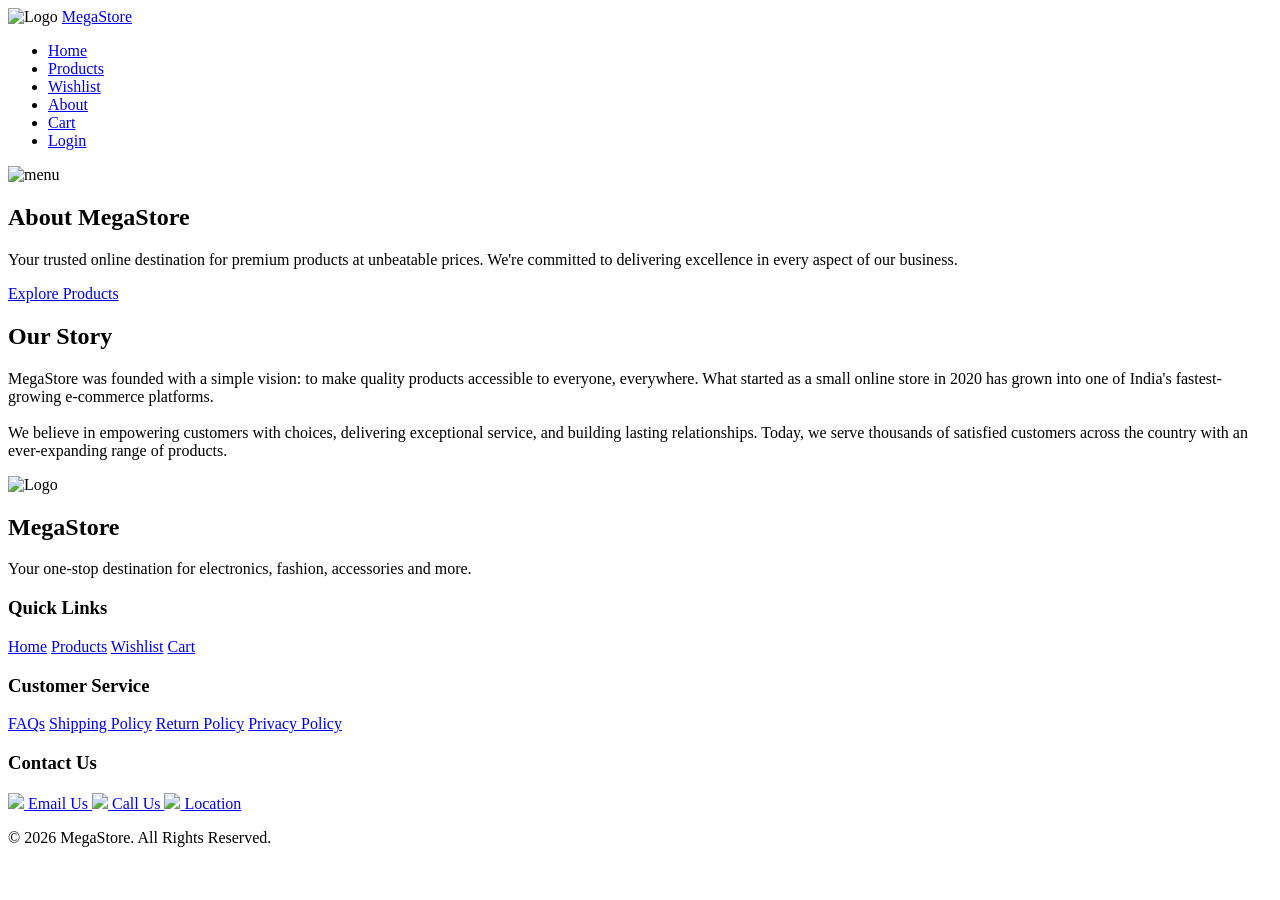
==== pages/about.html @ c6f4d44b "about content add" ====
<!DOCTYPE html>
<html>
<head>
  <title>About Page</title>
  <link rel="stylesheet" href="./../css/about.css">
  <link rel="stylesheet" href="./../css/header.css">
  <link rel="stylesheet" href="./../css/footer.css">
</head>
<body>
     <!-- header -->
  <header>
    <nav class="navbar">
      <div class="logo">
        <img src="./../images/logo.png" alt="Logo" class="logo-img" />
        <a href="./../index.html">MegaStore</a>
      </div>

      <ul class="nav-links">
        <li><a href="./../index.html">Home</a></li>
        <li><a href="#">Products</a></li>
        <li><a href="#">Wishlist</a></li>
        <li><a href="./about.html">About</li>
        <li><a href="#">Cart</a></li>
        <li><a href="#">Login</a></li>
      </ul>

      <div class="menu-btn" onclick="toggleMenu()">
        <img src="./../images/menu.png" alt="menu" />
      </div>
  </header>

   <!-- About Hero Section -->
<section class="hero">
    <div class="hero-content">
        <h1>About MegaStore</h1>

        <p>
            Your trusted online destination for premium products at unbeatable
            prices. We're committed to delivering excellence in every aspect
            of our business.
        </p>

        <a href="#" class="hero-btn">Explore Products</a>
    </div>
</section>

    <!-- About Content -->
    <section class="about-content">
      <div class="about-section">
        <h2>Our Story</h2>
        <p class="about-text">
          MegaStore was founded with a simple vision: to make quality products accessible to everyone, everywhere. What started as a small online store in 2020 has grown into one of India's fastest-growing e-commerce platforms. 
          <br><br>
          We believe in empowering customers with choices, delivering exceptional service, and building lasting relationships. Today, we serve thousands of satisfied customers across the country with an ever-expanding range of products.
        </p>
      </div>
    </section>


     <!-- footer -->
    <footer class="footer">
      <div class="footer-container">
        <div class="footer-box">
          <div class="footer-logo">
            <img src="./../images/logo.png" alt="Logo" class="footer-logo-img" />
            <h2>MegaStore</h2>
          </div>
          <p>
            Your one-stop destination for electronics, fashion, accessories and
            more.
          </p>
        </div>

        <div class="footer-box">
          <h3>Quick Links</h3>

          <a href="./../index.html">Home</a>
          <a href="./products.html">Products</a>
          <a href="./wishlist.html">Wishlist</a>
          <a href="./cart.html">Cart</a>
        </div>

        <div class="footer-box">
          <h3>Customer Service</h3>

          <a href="#">FAQs</a>
          <a href="#">Shipping Policy</a>
          <a href="#">Return Policy</a>
          <a href="#">Privacy Policy</a>
        </div>

        <div class="footer-box">
          <h3>Contact Us</h3>

          <a href="mailto:pratikshashinde2622@gmail.com">
            <img src="./../images/gmail.png" class="contact-icon" /> 
             Email Us
          </a>

          <a href="tel:+919595527262">
            <img src="./../images/phone.png" class="contact-icon" />
             Call Us
          </a>

          <a href="https://maps.app.goo.gl/vdkeZXEgAPpNCxTE6" target="_blank">
            <img src="./../images/location.png" class="contact-icon" />
            Location
          </a>
        </div>
      </div>

      <div class="footer-bottom">
        <p>© 2026 MegaStore. All Rights Reserved.</p>
      </div>
    </footer>
</body>
</html>
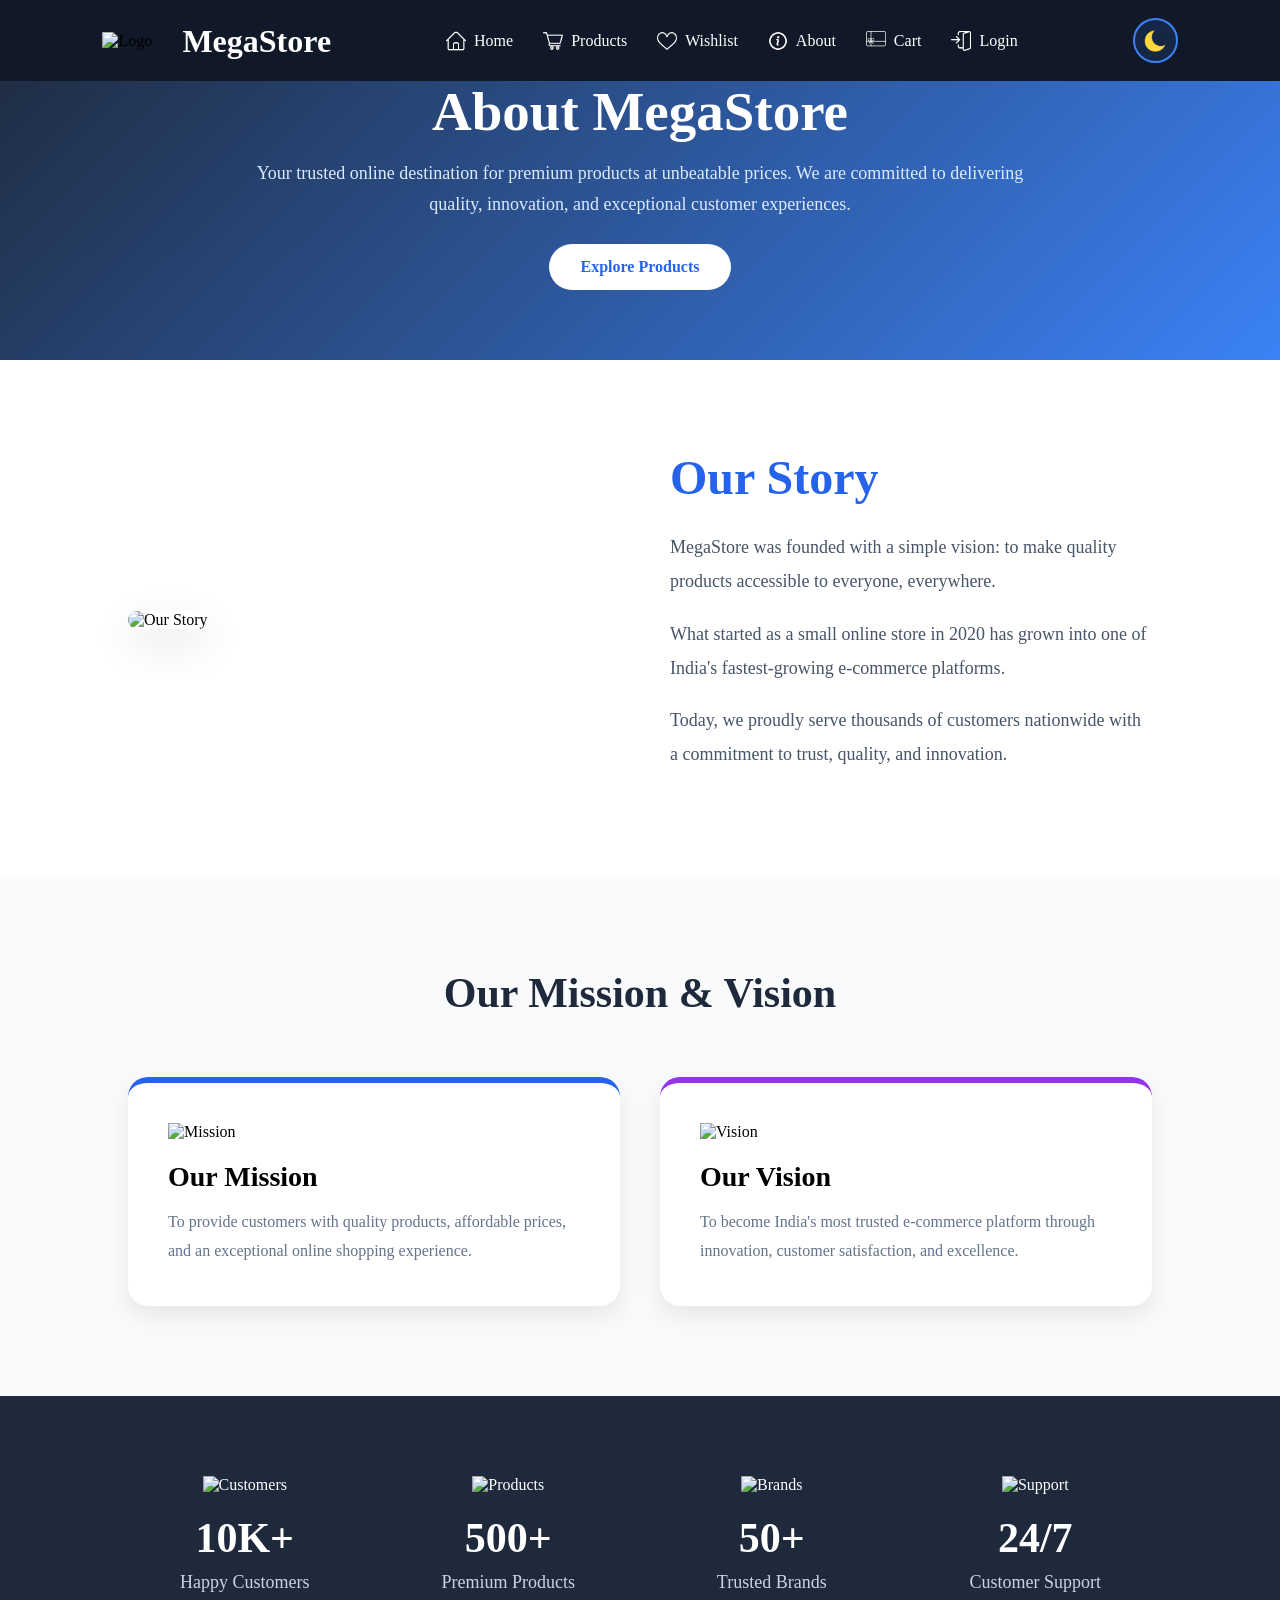
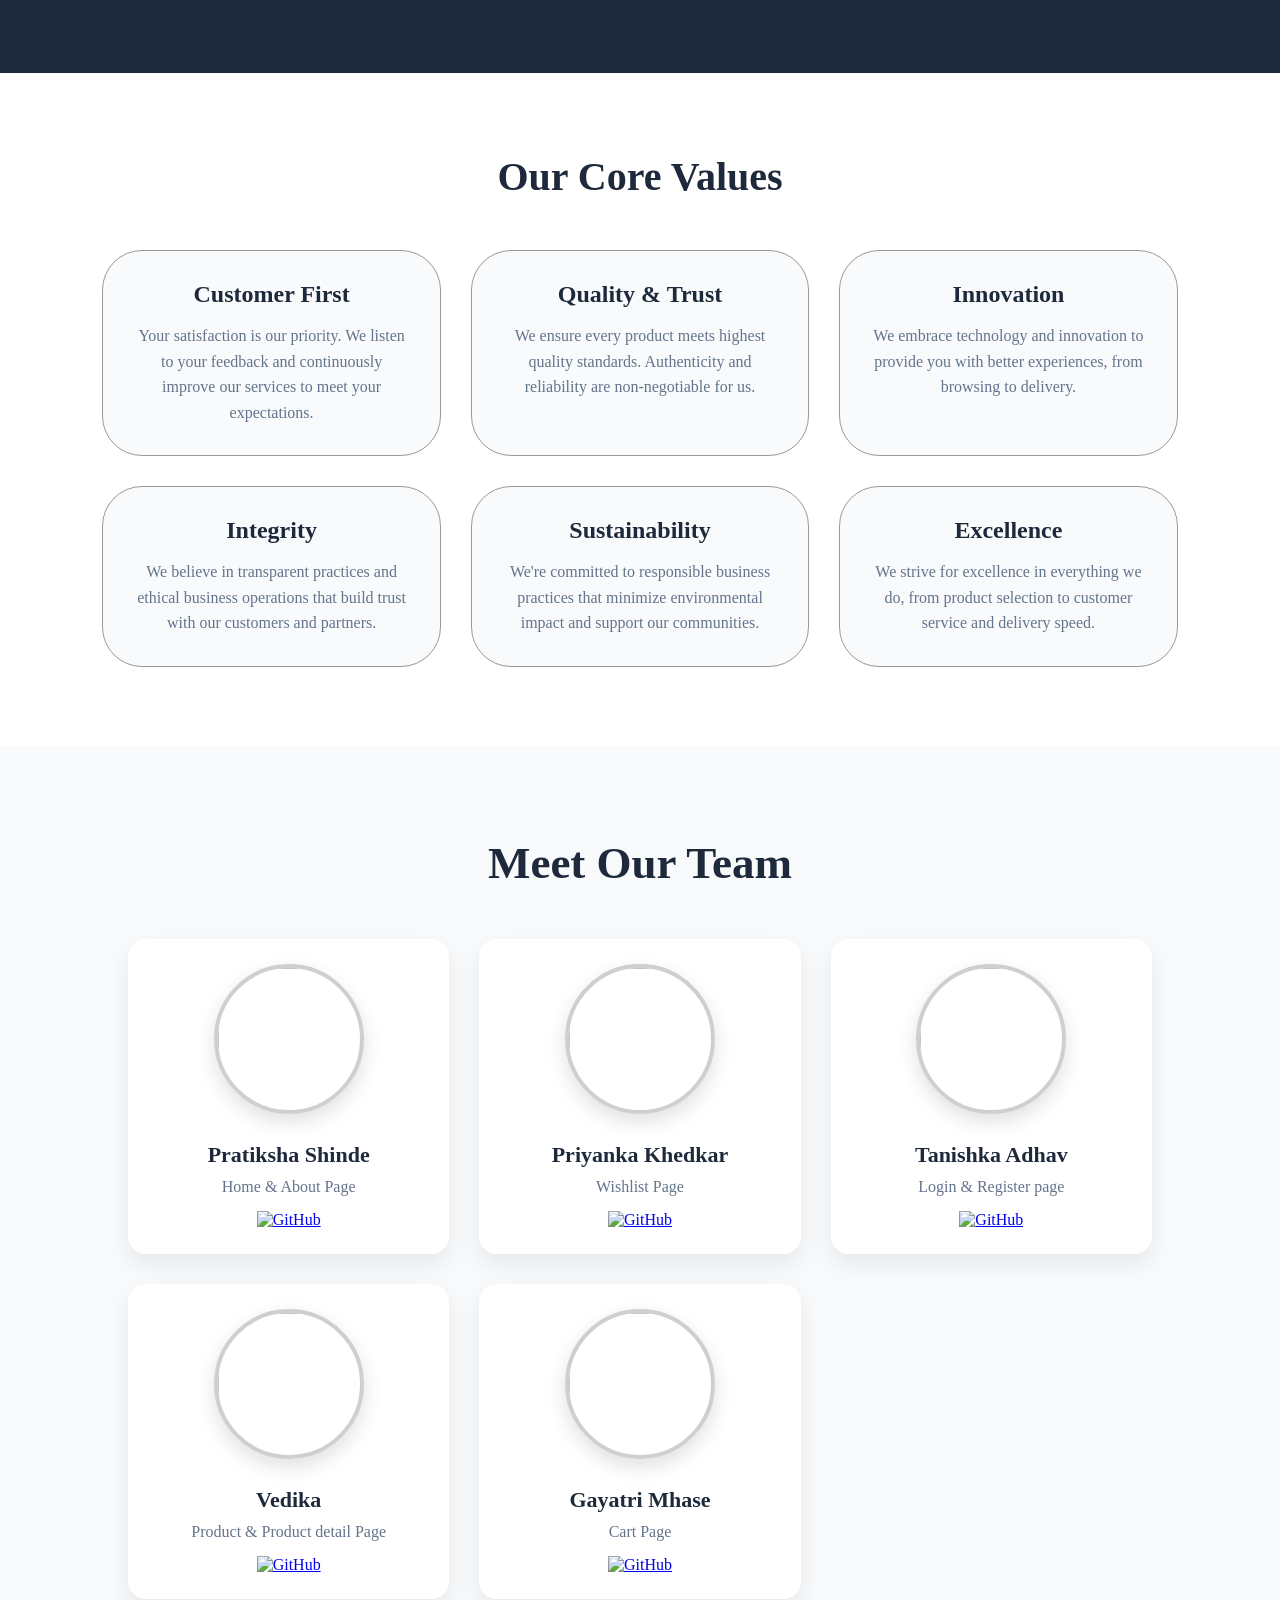
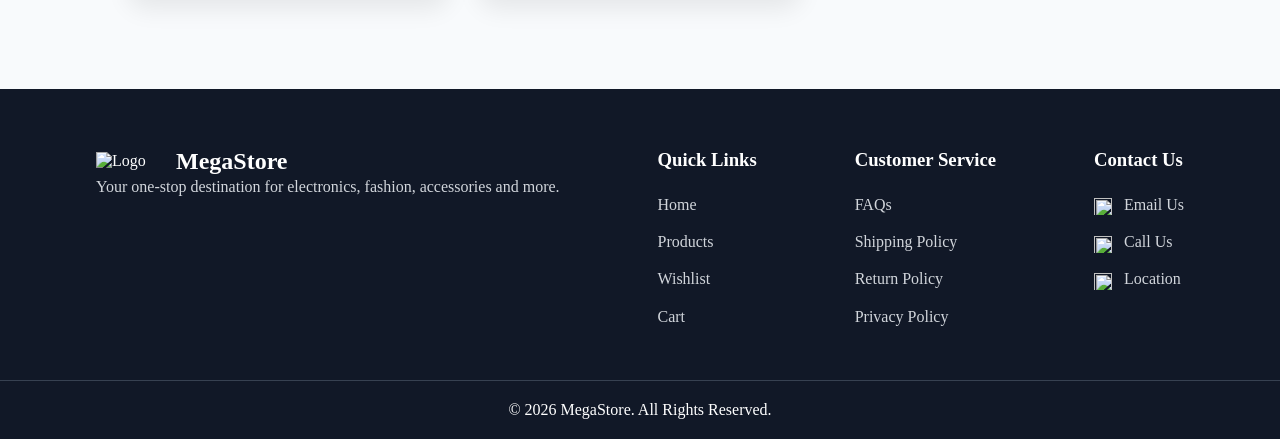
==== commit b5fa4211: "info add" ====
--- a/pages/about.html
+++ b/pages/about.html
@@ -1,117 +1,369 @@
 <!DOCTYPE html>
 <html>
+
 <head>
-  <title>About Page</title>
-  <link rel="stylesheet" href="./../css/about.css">
-  <link rel="stylesheet" href="./../css/header.css">
-  <link rel="stylesheet" href="./../css/footer.css">
+    <title>About Page</title>
+    <link rel="stylesheet" href="./../css/about.css">
+    <link rel="stylesheet" href="./../css/header.css">
+    <link rel="stylesheet" href="./../css/footer.css">
 </head>
+
 <body>
-     <!-- header -->
-  <header>
-    <nav class="navbar">
-      <div class="logo">
-        <img src="./../images/logo.png" alt="Logo" class="logo-img" />
-        <a href="./../index.html">MegaStore</a>
-      </div>
-
-      <ul class="nav-links">
-        <li><a href="./../index.html">Home</a></li>
-        <li><a href="#">Products</a></li>
-        <li><a href="#">Wishlist</a></li>
-        <li><a href="./about.html">About</li>
-        <li><a href="#">Cart</a></li>
-        <li><a href="#">Login</a></li>
-      </ul>
-
-      <div class="menu-btn" onclick="toggleMenu()">
-        <img src="./../images/menu.png" alt="menu" />
-      </div>
-  </header>
-
-   <!-- About Hero Section -->
-<section class="hero">
-    <div class="hero-content">
-        <h1>About MegaStore</h1>
-
-        <p>
-            Your trusted online destination for premium products at unbeatable
-            prices. We're committed to delivering excellence in every aspect
-            of our business.
-        </p>
-
-        <a href="#" class="hero-btn">Explore Products</a>
-    </div>
-</section>
-
-    <!-- About Content -->
-    <section class="about-content">
-      <div class="about-section">
-        <h2>Our Story</h2>
-        <p class="about-text">
-          MegaStore was founded with a simple vision: to make quality products accessible to everyone, everywhere. What started as a small online store in 2020 has grown into one of India's fastest-growing e-commerce platforms. 
-          <br><br>
-          We believe in empowering customers with choices, delivering exceptional service, and building lasting relationships. Today, we serve thousands of satisfied customers across the country with an ever-expanding range of products.
-        </p>
-      </div>
-    </section>
-
-
-     <!-- footer -->
+    <!-- header -->
+    <header>
+        <nav class="navbar">
+            <div class="logo">
+                <img src="./../images/logo.png" alt="Logo" class="logo-img" />
+                <a href="./../index.html">MegaStore</a>
+            </div>
+
+            <ul class="nav-links">
+                <li><a href="./../index.html"><img src="./../images/home.png" class="nav-icon">Home</a></li>
+                <li><a href="#"><img src="./../images/shop.png" class="nav-icon">Products</a></li>
+                <li><a href="./wishlist.html"><img src="./../images/like.png" class="nav-icon">Wishlist</a></li>
+                <li><a href="./about.html"><img src="./../images/info.png" class="nav-icon">About</a></li>
+                <li><a href="./cart.html"><img src="./../images/card.png" class="nav-icon">Cart</a></li>
+                <li><a href="./login.html"><img src="./../images/log.png" class="nav-icon">Login</a></li>
+            </ul>
+
+            <button id="themeToggle" class="theme-btn">
+                <img src="../images/moon.png" alt="theme" id="themeIcon">
+            </button>
+
+            <div class="menu-btn" onclick="toggleMenu()">
+                <img src="./../images/menu.png" alt="menu" />
+            </div>
+    </header>
+
+    <!-- About Hero Section -->
+    <section class="about-hero">
+
+        <div class="hero-content">
+            <h1>About MegaStore</h1>
+
+            <p>
+                Your trusted online destination for premium products at unbeatable prices.
+                We are committed to delivering quality, innovation, and exceptional customer experiences.
+            </p>
+
+            <a href="./products.html" class="hero-btn">
+                Explore Products
+            </a>
+        </div>
+
+    </section>
+
+
+    <!-- Our Story Section -->
+
+    <section class="story-section">
+
+        <div class="story-image">
+
+            <img src="./../images/story.jpg" alt="Our Story">
+
+        </div>
+
+        <div class="story-content">
+
+            <h2>Our Story</h2>
+
+            <p>
+                MegaStore was founded with a simple vision: to make quality products
+                accessible to everyone, everywhere.
+            </p>
+
+            <p>
+                What started as a small online store in 2020 has grown into one of
+                India's fastest-growing e-commerce platforms.
+            </p>
+
+            <p>
+                Today, we proudly serve thousands of customers nationwide with a
+                commitment to trust, quality, and innovation.
+            </p>
+
+        </div>
+
+    </section>
+
+    <!-- mission and vission -->
+    <section class="mission-section">
+
+        <h2>Our Mission & Vision</h2>
+
+        <div class="mission-container">
+
+            <!-- Mission -->
+
+            <div class="mission-box">
+
+                <img src="./../images/mission.png" alt="Mission" class="mv-icon">
+
+                <h3>Our Mission</h3>
+
+                <p>
+                    To provide customers with quality products, affordable prices,
+                    and an exceptional online shopping experience.
+                </p>
+
+            </div>
+
+            <!-- Vision -->
+
+            <div class="vision-box">
+
+                <img src="./../images/vision.png" alt="Vision" class="mv-icon">
+
+                <h3>Our Vision</h3>
+
+                <p>
+                    To become India's most trusted e-commerce platform through
+                    innovation, customer satisfaction, and excellence.
+                </p>
+
+            </div>
+
+        </div>
+
+    </section>
+
+    <!-- Statistics -->
+    <section class="stats">
+
+        <div class="stat-box">
+
+            <img src="./../images/customers.png" alt="Customers">
+
+            <h2>10K+</h2>
+
+            <p>Happy Customers</p>
+
+        </div>
+
+        <div class="stat-box">
+
+            <img src="./../images/product.png" alt="Products">
+
+            <h2>500+</h2>
+
+            <p>Premium Products</p>
+
+        </div>
+
+        <div class="stat-box">
+
+            <img src="./../images/brand.png" alt="Brands">
+
+            <h2>50+</h2>
+
+            <p>Trusted Brands</p>
+
+        </div>
+
+        <div class="stat-box">
+
+            <img src="./../images/support.png" alt="Support">
+
+            <h2>24/7</h2>
+
+            <p>Customer Support</p>
+
+        </div>
+
+    </section>
+
+    <!-- Our Values -->
+    <section class="values">
+        <h2>Our Core Values</h2>
+        <div class="values-grid">
+            <div class="value-card">
+                <h3>Customer First</h3>
+                <p>Your satisfaction is our priority. We listen to your feedback and continuously improve our services
+                    to meet your expectations.</p>
+            </div>
+
+            <div class="value-card">
+                <h3>Quality & Trust</h3>
+                <p>We ensure every product meets highest quality standards. Authenticity and reliability are
+                    non-negotiable for us.</p>
+            </div>
+
+            <div class="value-card">
+                <h3>Innovation</h3>
+                <p>We embrace technology and innovation to provide you with better experiences, from browsing to
+                    delivery.</p>
+            </div>
+
+            <div class="value-card">
+                <h3>Integrity</h3>
+                <p>We believe in transparent practices and ethical business operations that build trust with our
+                    customers and partners.</p>
+            </div>
+
+            <div class="value-card">
+                <h3>Sustainability</h3>
+                <p>We're committed to responsible business practices that minimize environmental impact and support our
+                    communities.</p>
+            </div>
+
+            <div class="value-card">
+                <h3>Excellence</h3>
+                <p>We strive for excellence in everything we do, from product selection to customer service and delivery
+                    speed.</p>
+            </div>
+        </div>
+    </section>
+
+    <!-- Team Section -->
+    <section class="team">
+
+        <h2>Meet Our Team</h2>
+
+        <div class="team-grid">
+
+            <!-- Member 1 -->
+            <div class="team-member">
+                <div class="member-image">
+                    <img src="https://avatars.githubusercontent.com/u/237554624?v=4">
+                </div>
+
+                <div class="member-info">
+                    <h3>Pratiksha Shinde</h3>
+                    <p class="member-role"> Home & About Page</p>
+
+                    <a href="https://github.com/PratikshaShinde21" target="_blank">
+                        <img src="./../images/github.png" alt="GitHub" class="github-icon">
+                    </a>
+                </div>
+            </div>
+
+            <!-- Member 2 -->
+            <div class="team-member">
+                <div class="member-image">
+                    <img src="https://avatars.githubusercontent.com/u/173941003?v=4">
+                </div>
+
+                <div class="member-info">
+                    <h3>Priyanka Khedkar</h3>
+                    <p class="member-role">Wishlist Page</p>
+
+                    <a href="https://github.com/Priyankakhedkar10" target="_blank">
+                        <img src="./../images/github.png" alt="GitHub" class="github-icon">
+                    </a>
+                </div>
+            </div>
+
+            <!-- Member 3 -->
+            <div class="team-member">
+                <div class="member-image">
+                    <img src="https://avatars.githubusercontent.com/u/257543562?v=4">
+                </div>
+
+                <div class="member-info">
+                    <h3>Tanishka Adhav</h3>
+                    <p class="member-role">Login & Register page</p>
+
+                    <a href="https://github.com/tanishkaadhav30" target="_blank">
+                        <img src="./../images/github.png" alt="GitHub" class="github-icon">
+                    </a>
+                </div>
+            </div>
+
+            <!-- Member 4 -->
+            <div class="team-member">
+                <div class="member-image">
+                    <img src="https://avatars.githubusercontent.com/u/137777541?v=4">
+                </div>
+
+                <div class="member-info">
+                    <h3>Vedika</h3>
+                    <p class="member-role">Product & Product detail Page</p>
+
+                    <a href="https://github.com/vedika2554" target="_blank">
+                        <img src="./../images/github.png" alt="GitHub" class="github-icon">
+                    </a>
+                </div>
+            </div>
+
+            <!-- Member 5 -->
+            <div class="team-member">
+                <div class="member-image">
+                    <img src="https://avatars.githubusercontent.com/u/236081341?v=4">
+                </div>
+
+                <div class="member-info">
+                    <h3>Gayatri Mhase</h3>
+                    <p class="member-role">Cart Page</p>
+
+                    <a href="https://github.com/Gayatrimhase021" target="_blank">
+                        <img src="./../images/github.png" alt="GitHub" class="github-icon">
+                    </a>
+                </div>
+            </div>
+
+        </div>
+
+    </section>
+
+    <!-- footer -->
     <footer class="footer">
-      <div class="footer-container">
-        <div class="footer-box">
-          <div class="footer-logo">
-            <img src="./../images/logo.png" alt="Logo" class="footer-logo-img" />
-            <h2>MegaStore</h2>
-          </div>
-          <p>
-            Your one-stop destination for electronics, fashion, accessories and
-            more.
-          </p>
-        </div>
-
-        <div class="footer-box">
-          <h3>Quick Links</h3>
-
-          <a href="./../index.html">Home</a>
-          <a href="./products.html">Products</a>
-          <a href="./wishlist.html">Wishlist</a>
-          <a href="./cart.html">Cart</a>
-        </div>
-
-        <div class="footer-box">
-          <h3>Customer Service</h3>
-
-          <a href="#">FAQs</a>
-          <a href="#">Shipping Policy</a>
-          <a href="#">Return Policy</a>
-          <a href="#">Privacy Policy</a>
-        </div>
-
-        <div class="footer-box">
-          <h3>Contact Us</h3>
-
-          <a href="mailto:pratikshashinde2622@gmail.com">
-            <img src="./../images/gmail.png" class="contact-icon" /> 
-             Email Us
-          </a>
-
-          <a href="tel:+919595527262">
-            <img src="./../images/phone.png" class="contact-icon" />
-             Call Us
-          </a>
-
-          <a href="https://maps.app.goo.gl/vdkeZXEgAPpNCxTE6" target="_blank">
-            <img src="./../images/location.png" class="contact-icon" />
-            Location
-          </a>
-        </div>
-      </div>
-
-      <div class="footer-bottom">
-        <p>© 2026 MegaStore. All Rights Reserved.</p>
-      </div>
+        <div class="footer-container">
+            <div class="footer-box">
+                <div class="footer-logo">
+                    <img src="./../images/logo.png" alt="Logo" class="footer-logo-img" />
+                    <h2>MegaStore</h2>
+                </div>
+                <p>
+                    Your one-stop destination for electronics, fashion, accessories and
+                    more.
+                </p>
+            </div>
+
+            <div class="footer-box">
+                <h3>Quick Links</h3>
+
+                <a href="./../index.html">Home</a>
+                <a href="./products.html">Products</a>
+                <a href="./wishlist.html">Wishlist</a>
+                <a href="./cart.html">Cart</a>
+            </div>
+
+            <div class="footer-box">
+                <h3>Customer Service</h3>
+
+                <a href="#">FAQs</a>
+                <a href="#">Shipping Policy</a>
+                <a href="#">Return Policy</a>
+                <a href="#">Privacy Policy</a>
+            </div>
+
+            <div class="footer-box">
+                <h3>Contact Us</h3>
+
+                <a href="mailto:pratikshashinde2622@gmail.com">
+                    <img src="./../images/gmail.png" class="contact-icon" />
+                    Email Us
+                </a>
+
+                <a href="tel:+919595527262">
+                    <img src="./../images/phone.png" class="contact-icon" />
+                    Call Us
+                </a>
+
+                <a href="https://maps.app.goo.gl/vdkeZXEgAPpNCxTE6" target="_blank">
+                    <img src="./../images/location.png" class="contact-icon" />
+                    Location
+                </a>
+            </div>
+        </div>
+
+        <div class="footer-bottom">
+            <p>© 2026 MegaStore. All Rights Reserved.</p>
+        </div>
     </footer>
+
+   <script src="../js/about.js"></script>
 </body>
+
 </html>
--- a/css/about.css
+++ b/css/about.css
@@ -0,0 +1,376 @@
+ /* About Page Specific Styles */
+ .about-hero {
+   background: linear-gradient(135deg, #1e293b, #3b82f6);
+   color: white;
+   /* padding: 100px 8%; */
+   padding: 120px 8% 100px;
+   text-align: center;
+ }
+
+ /* hero section */
+ .about-hero {
+   background: linear-gradient(135deg, #1e293b);
+   color: white;
+   text-align: center;
+   padding: 80px 10% 70px;
+ }
+
+ .hero-content {
+   max-width: 800px;
+   margin: auto;
+ }
+
+ .hero-content h1 {
+   font-size: 55px;
+   margin-bottom: 15px;
+ }
+
+ .hero-content p {
+   font-size: 18px;
+   line-height: 1.7;
+   color: #dbeafe;
+   margin-bottom: 25px;
+ }
+
+ .hero-btn {
+   display: inline-block;
+   padding: 14px 32px;
+   background: white;
+   color: #2563eb;
+   text-decoration: none;
+   border-radius: 40px;
+   font-weight: 600;
+   transition: .3s;
+ }
+
+ .hero-btn:hover {
+   transform: translateY(-5px);
+   background: #dbeafe;
+ }
+
+ /* STORY SECTION */
+ .story-section {
+   display: flex;
+   align-items: center;
+   justify-content: center;
+   gap: 60px;
+
+   padding: 90px 10%;
+
+   background: white;
+
+   flex-wrap: wrap;
+ }
+
+ .story-image {
+   flex: 1;
+   min-width: 320px;
+ }
+
+ .story-image img {
+   width: 100%;
+   border-radius: 20px;
+   box-shadow: 0 15px 40px rgba(0, 0, 0, .12);
+ }
+
+ .story-content {
+   flex: 1;
+   min-width: 320px;
+ }
+
+ .story-content h2 {
+   font-size: 48px;
+   color: #2563eb;
+   margin-bottom: 25px;
+   position: relative;
+ }
+
+ .story-content p {
+   font-size: 18px;
+   line-height: 1.9;
+   color: #475569;
+   margin-bottom: 18px;
+ }
+
+ /* mission section */
+ .mission-section {
+   padding: 90px 10%;
+   background: #f8fafc;
+ }
+
+ .mission-section h2 {
+   text-align: center;
+   font-size: 42px;
+   margin-bottom: 60px;
+   color: #1e293b;
+ }
+
+ .mission-container {
+   display: flex;
+   gap: 40px;
+   flex-wrap: wrap;
+ }
+
+ .mission-box,
+ .vision-box {
+
+   flex: 1;
+   min-width: 320px;
+
+   background: white;
+
+   padding: 40px;
+
+   border-radius: 20px;
+
+   box-shadow: 0 10px 25px rgba(0, 0, 0, .08);
+
+   transition: .35s;
+
+   position: relative;
+
+   overflow: hidden;
+ }
+
+ .mission-box {
+
+   border-top: 6px solid #2563eb;
+
+ }
+
+ .vision-box {
+
+   border-top: 6px solid #9333ea;
+
+ }
+
+ .mission-box:hover,
+ .vision-box:hover {
+
+   transform: translateY(-12px);
+
+   box-shadow: 0 20px 40px rgba(0, 0, 0, .15);
+
+ }
+
+ .mv-icon {
+
+   width: 70px;
+
+   margin-bottom: 20px;
+
+ }
+
+ .mission-box h3,
+ .vision-box h3 {
+
+   font-size: 28px;
+
+   margin-bottom: 15px;
+
+ }
+
+ .mission-box p,
+ .vision-box p {
+
+   line-height: 1.8;
+
+   color: #64748b;
+
+ }
+
+ /* statatics */
+ .stats {
+
+   background: #1e293b;
+
+   color: white;
+
+   display: grid;
+
+   grid-template-columns: repeat(auto-fit, minmax(220px, 1fr));
+
+   gap: 30px;
+
+   padding: 80px 10%;
+
+   text-align: center;
+
+ }
+
+ .stat-box img {
+
+   width: 60px;
+
+   margin-bottom: 20px;
+
+ }
+
+ .stat-box h2 {
+
+   font-size: 42px;
+
+   margin-bottom: 10px;
+
+ }
+
+ .stat-box p {
+
+   color: #cbd5e1;
+
+   font-size: 18px;
+
+ }
+
+ /* Values Section */
+ .values {
+   padding: 80px 8%;
+
+ }
+
+ .values h2 {
+   text-align: center;
+   font-size: 2.5rem;
+   margin-bottom: 50px;
+   color: #1e293b;
+ }
+
+ .values-grid {
+   display: grid;
+   grid-template-columns: repeat(auto-fit, minmax(250px, 1fr));
+   gap: 30px;
+ }
+
+ .value-card {
+   background: #f8fafc;
+   padding: 30px;
+   border-radius: 40px;
+   text-align: center;
+   border: 1px solid rgb(154, 153, 153);
+   transition: 0.3s;
+ }
+
+ .value-card:hover {
+   transform: translateY(-10px);
+   box-shadow: 0 10px 25px rgba(0, 0, 0, 0.1);
+ }
+
+ .value-card h3 {
+   color: #1e293b;
+   margin-bottom: 15px;
+   font-size: 1.5rem;
+ }
+
+ .value-card p {
+   color: #64748b;
+   line-height: 1.6;
+ }
+
+ .team{
+    padding:90px 10%;
+    background:#f8fafc;
+    text-align:center;
+}
+
+.team h2{
+    font-size:45px;
+    color:#1e293b;;
+    margin-bottom:50px;
+}
+
+.team-grid{
+    display:grid;
+    grid-template-columns:repeat(auto-fit,minmax(240px,1fr));
+    gap:30px;
+}
+
+.team-member{
+    background:#fff;
+    border-radius:18px;
+    padding:25px;
+    box-shadow:0 10px 25px rgba(0,0,0,.08);
+    transition:.3s;
+}
+
+.team-member:hover{
+    transform:translateY(-8px);
+}
+
+.member-image img{
+    width:150px;
+    height:150px;
+    border-radius:50%;
+    object-fit:cover;
+    border:4px solid #d1cece;
+    box-shadow:0 8px 20px rgba(0,0,0,.12);
+}
+
+.member-info h3{
+    margin-top:20px;
+    font-size:22px;
+    color:#1e293b;
+}
+
+.member-role{
+    color:#64748b;
+    margin:10px 0 15px;
+    font-size:16px;
+}
+
+.github-icon{
+    width:32px;
+    height:32px;
+    transition:.3s;
+    cursor:pointer;
+}
+
+.github-icon:hover{
+    transform:scale(1.2);
+}
+
+/* dark light */
+/* Theme Button */
+.theme-btn{
+    background: white;
+    border: 2px solid #2563eb;
+    border-radius: 50%;
+    width: 45px;
+    height: 45px;
+    cursor: pointer;
+    display: flex;
+    align-items: center;
+    justify-content: center;
+}
+
+.theme-btn img{
+    width: 22px;
+    height: 22px;
+}
+
+
+/* Dark Mode */
+body.dark-mode{
+    background: #111827;
+    color: white;
+}
+
+body.dark-mode section{
+    background: #111827 !important;
+}
+
+body.dark-mode .story-content,
+body.dark-mode .value-card,
+body.dark-mode .team-member,
+body.dark-mode .mission-box,
+body.dark-mode .vision-box,
+body.dark-mode .stat-box{
+    background: #1f2937;
+    color: white;
+}
+
+body.dark-mode h1,
+body.dark-mode h2,
+body.dark-mode h3,
+body.dark-mode p{
+    color: white;
+}
--- a/css/header.css
+++ b/css/header.css
@@ -0,0 +1,206 @@
+* {
+    margin: 0;
+    padding: 0;
+    box-sizing: border-box;
+}
+
+header .navbar {
+    display: flex;
+    justify-content: space-between;
+    align-items: center;
+    padding: 18px 8%;
+    background-color: #111827;
+
+    position: fixed;
+    top: 0;
+    left: 0;
+    width: 100%;
+
+    z-index: 1000;
+}
+
+.logo {
+    display: flex;
+    align-items: center;
+    gap: 10px;
+}
+
+.logo-img {
+    width: 70px;
+    height: auto;
+    object-fit: contain;
+    display: block;
+}
+
+.nav-links a:hover {
+    color: #3b82f6;
+}
+
+.menu-btn {
+    display: none;
+    cursor: pointer;
+}
+
+.menu-btn img {
+    width: 32px;
+    height: 32px;
+    object-fit: contain;
+}
+
+.logo a {
+    text-decoration: none;
+    color: white;
+    font-size: 2rem;
+    font-weight: bold;
+    line-height: 1;
+}
+
+.nav-links {
+    display: flex;
+    list-style: none;
+    gap: 30px;
+}
+
+.nav-links a{
+    display: flex;
+    align-items: center;
+    gap: 8px;
+    text-decoration: none;
+    color: white;
+    font-size: 1rem;
+    transition: 0.3s;
+}
+
+.nav-icon{
+    width: 20px;
+    height: 20px;
+    object-fit: contain;
+}
+
+.nav-links a:hover{
+    color: #3b82f6;
+    transform: translateY(-2px);
+}
+
+/* responsive */
+@media(max-width:768px) {
+
+    .menu-btn {
+        display: block;
+    }
+
+    .nav-links {
+        position: absolute;
+        top: 75px;
+        left: 0;
+        width: 100%;
+        background: #111827;
+        flex-direction: column;
+        align-items: center;
+        gap: 20px;
+        padding: 20px 0;
+        display: none;
+    }
+
+    .nav-links.active {
+        display: flex !important;
+    }
+}
+
+/* dark light */
+/* Theme Button */
+.theme-btn{
+    width: 45px;
+    height: 45px;
+    border: 2px solid #3b82f6;
+    border-radius: 50%;
+    background: rgba(59, 130, 246, 0.15);
+    display: flex;
+    align-items: center;
+    justify-content: center;
+    cursor: pointer;
+    transition: 0.3s ease;
+}
+
+.theme-btn img{
+    width: 22px;
+    height: 22px;
+    object-fit: contain;
+}
+
+.theme-btn:hover{
+    background: #f2f2f2;
+    transform: scale(1.1);
+    box-shadow: 0 0 15px rgba(59,130,246,0.5);
+}
+
+/* Dark Mode */
+
+/* ================= DARK MODE ================= */
+
+body.dark-mode{
+    background:#0f172a;
+    color:#fff;
+}
+
+/* CART PAGE */
+body.dark-mode .cart-section,
+body.dark-mode .coupon-box,
+body.dark-mode .summary-box,
+body.dark-mode .card,
+body.dark-mode .empty-cart-box{
+    background:#1e293b;
+    color:#fff;
+}
+
+body.dark-mode .cart-item{
+    background:#334155;
+    border-color:#475569;
+}
+
+body.dark-mode .product-info p,
+body.dark-mode .price-box del{
+    color:#cbd5e1;
+}
+
+body.dark-mode .back-btn{
+    background:#334155;
+    color:#fff;
+}
+
+body.dark-mode .back-btn:hover{
+    background:#475569;
+}
+
+/* WISHLIST PAGE */
+
+body.dark-mode .summary-card,
+body.dark-mode .product-card,
+body.dark-mode .select-all-box,
+body.dark-mode .search-box input,
+body.dark-mode #sortSelect{
+    background:#1e293b;
+    color:#fff;
+    border-color:#475569;
+}
+
+body.dark-mode .wishlist-header p,
+body.dark-mode .summary-card span,
+body.dark-mode .empty-state p{
+    color:#cbd5e1;
+}
+
+body.dark-mode .card-content h3,
+body.dark-mode .wishlist-header h1,
+body.dark-mode .empty-state h2{
+    color:#fff;
+}
+
+body.dark-mode .share-product{
+    background:#334155;
+    color:#fff;
+}
+
+body.dark-mode #toast{
+    background:#334155;
+}
--- a/css/footer.css
+++ b/css/footer.css
@@ -0,0 +1,67 @@
+/* footer */
+.footer {
+    background: #111827;
+    color: white;
+    padding-top: 60px;
+}
+
+.footer-logo{
+display: flex;
+    align-items: center;
+    gap: 10px;
+}
+
+.footer-logo-img{
+    width: 70px;
+    height: auto;
+    object-fit: contain;
+    display: block;
+}
+
+.footer-logo h2{
+    text-decoration: none;
+    color: white;
+    font-size: 24px;
+    font-weight: bold;
+    line-height: 1;
+}
+
+.footer-container {
+    width: 85%;
+    margin: auto;
+    display: grid;
+    grid-template-columns: repeat(auto-fit, minmax(220px, 1fr));
+    gap: 30px;
+    display: flex;
+    justify-content: space-between;
+}
+
+.footer-box h3 {
+    margin-bottom: 20px;
+}
+
+ .footer-box p ,
+.footer-box a { 
+    display: block;
+    color: #d1d5db;
+    text-decoration: none;
+    margin-bottom: 10px;
+    line-height: 1.7;
+}
+
+.footer-box a:hover {
+    color: #2563eb;
+}
+
+.footer-bottom {
+    text-align: center;
+    margin-top: 40px;
+    padding: 20px;
+    border-top: 1px solid #374151;
+}
+.contact-icon{
+    width: 18px;
+    height: 18px;
+    vertical-align: middle;
+    margin-right: 8px;
+}
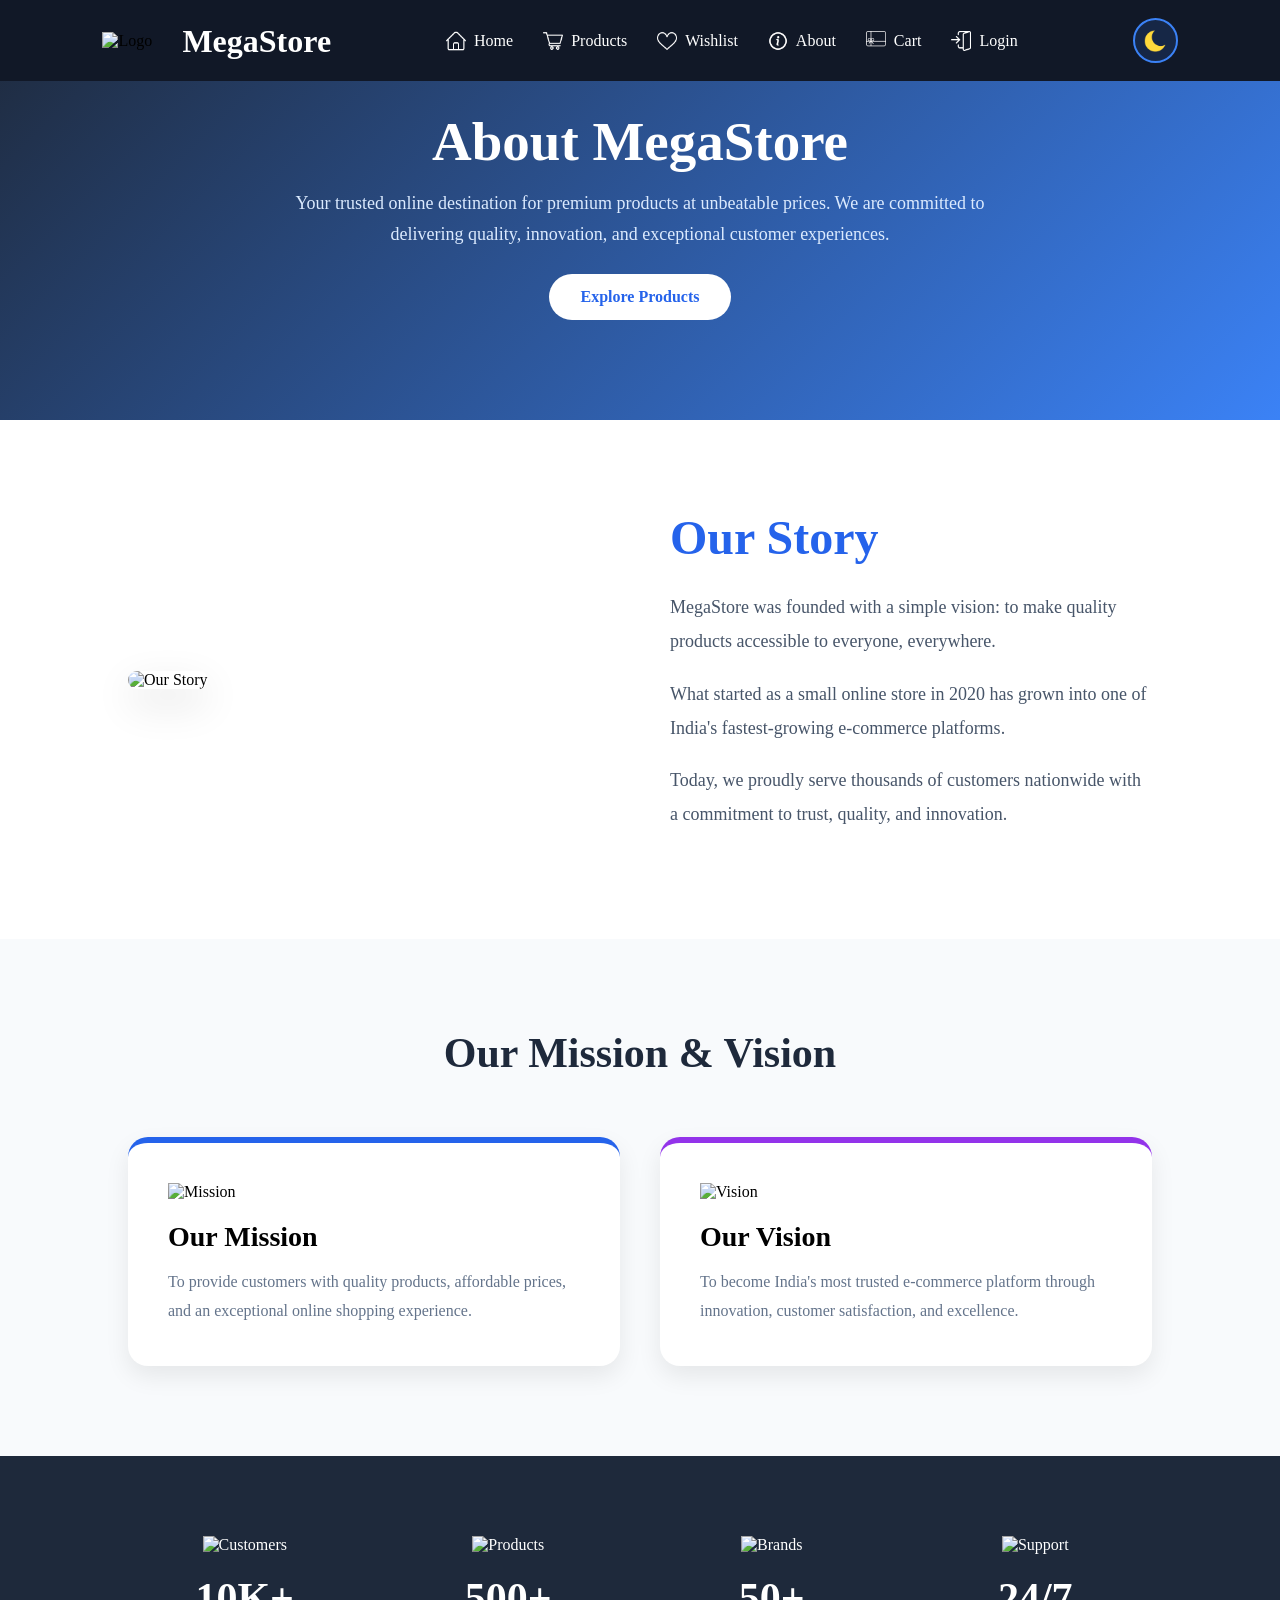
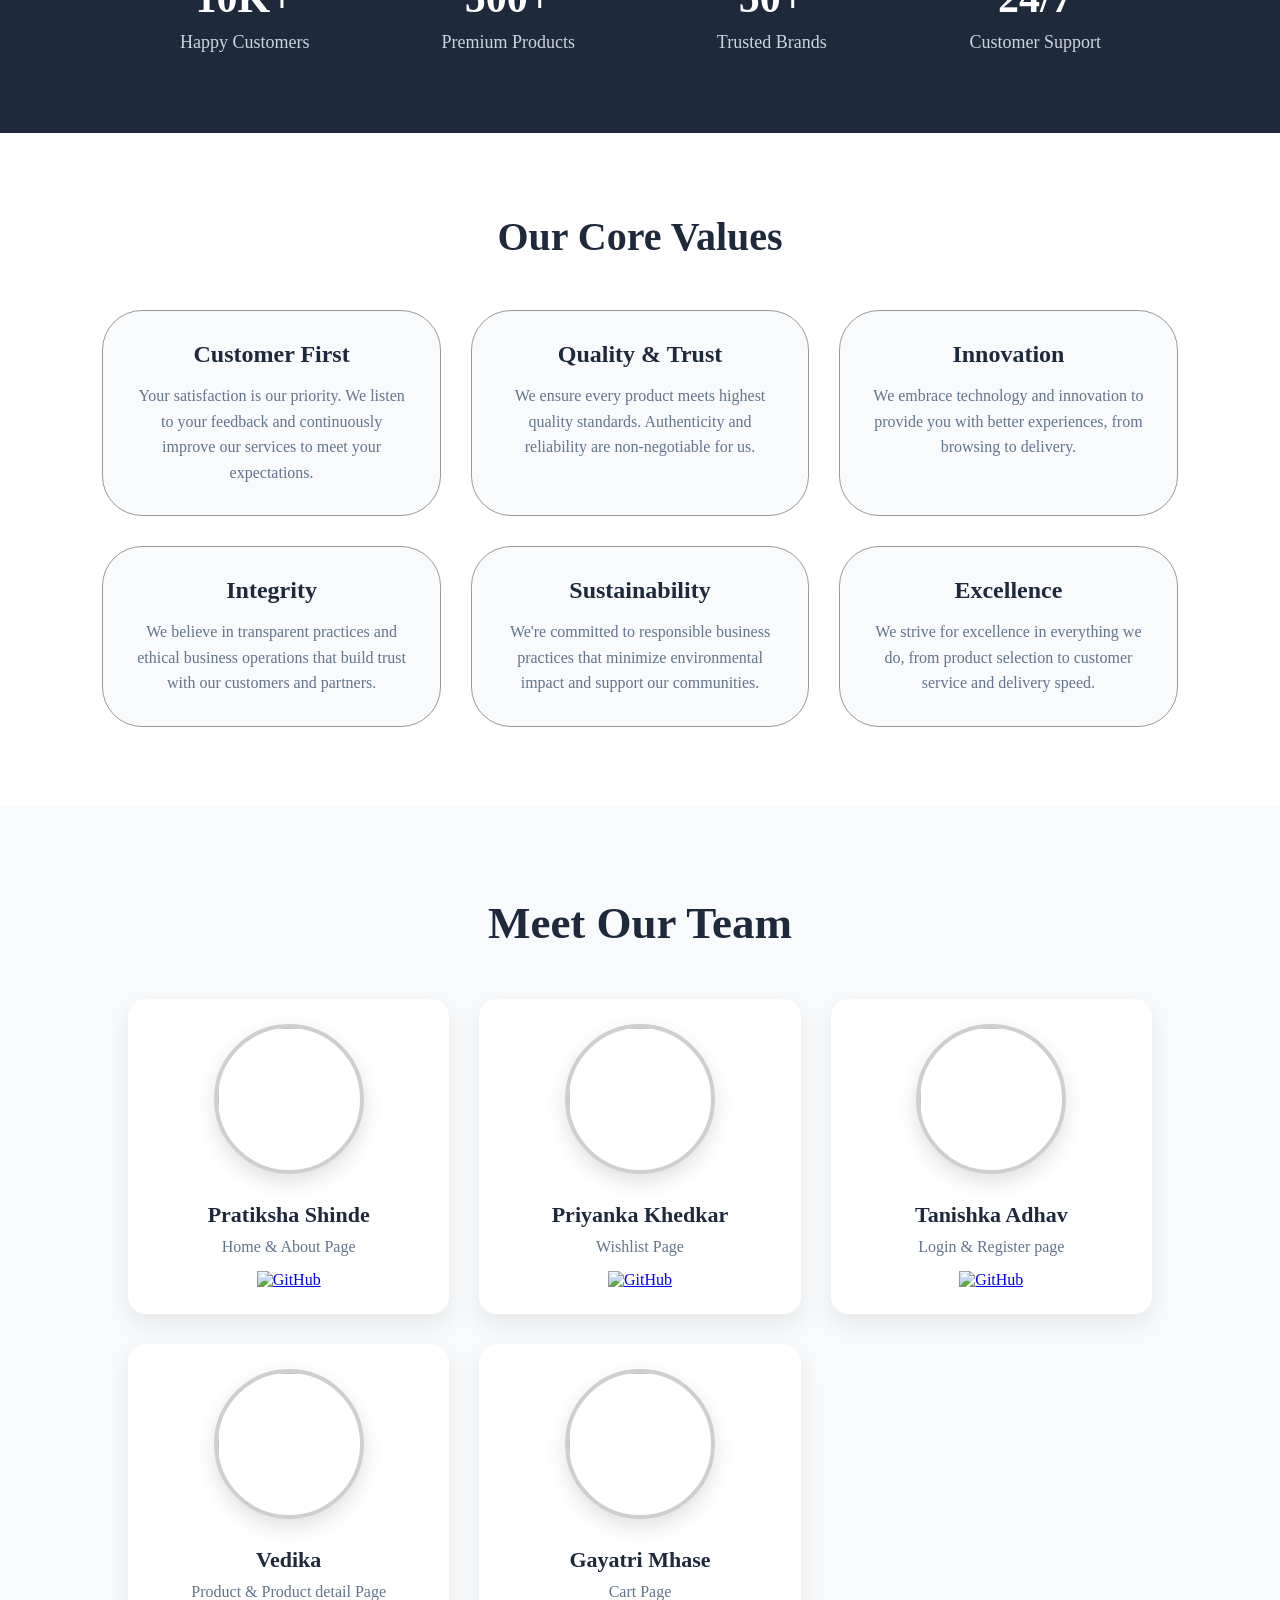
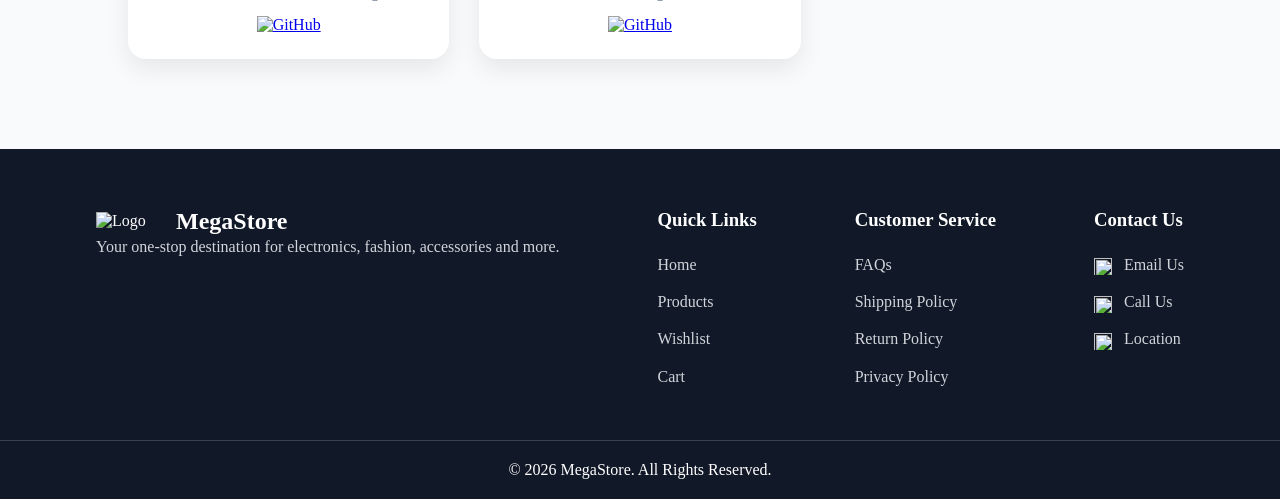
==== commit e421e580: "Merge branch 'main' into main" ====
--- a/pages/about.html
+++ b/pages/about.html
@@ -19,7 +19,7 @@
 
             <ul class="nav-links">
                 <li><a href="./../index.html"><img src="./../images/home.png" class="nav-icon">Home</a></li>
-                <li><a href="#"><img src="./../images/shop.png" class="nav-icon">Products</a></li>
+                <li><a href="./products.html"><img src="./../images/shop.png" class="nav-icon">Products</a></li>
                 <li><a href="./wishlist.html"><img src="./../images/like.png" class="nav-icon">Wishlist</a></li>
                 <li><a href="./about.html"><img src="./../images/info.png" class="nav-icon">About</a></li>
                 <li><a href="./cart.html"><img src="./../images/card.png" class="nav-icon">Cart</a></li>
--- a/css/about.css
+++ b/css/about.css
@@ -5,6 +5,7 @@
    /* padding: 100px 8%; */
    padding: 120px 8% 100px;
    text-align: center;
+   
  }
 
  /* hero section */
@@ -18,6 +19,7 @@
  .hero-content {
    max-width: 800px;
    margin: auto;
+   padding: 30px;
  }
 
  .hero-content h1 {
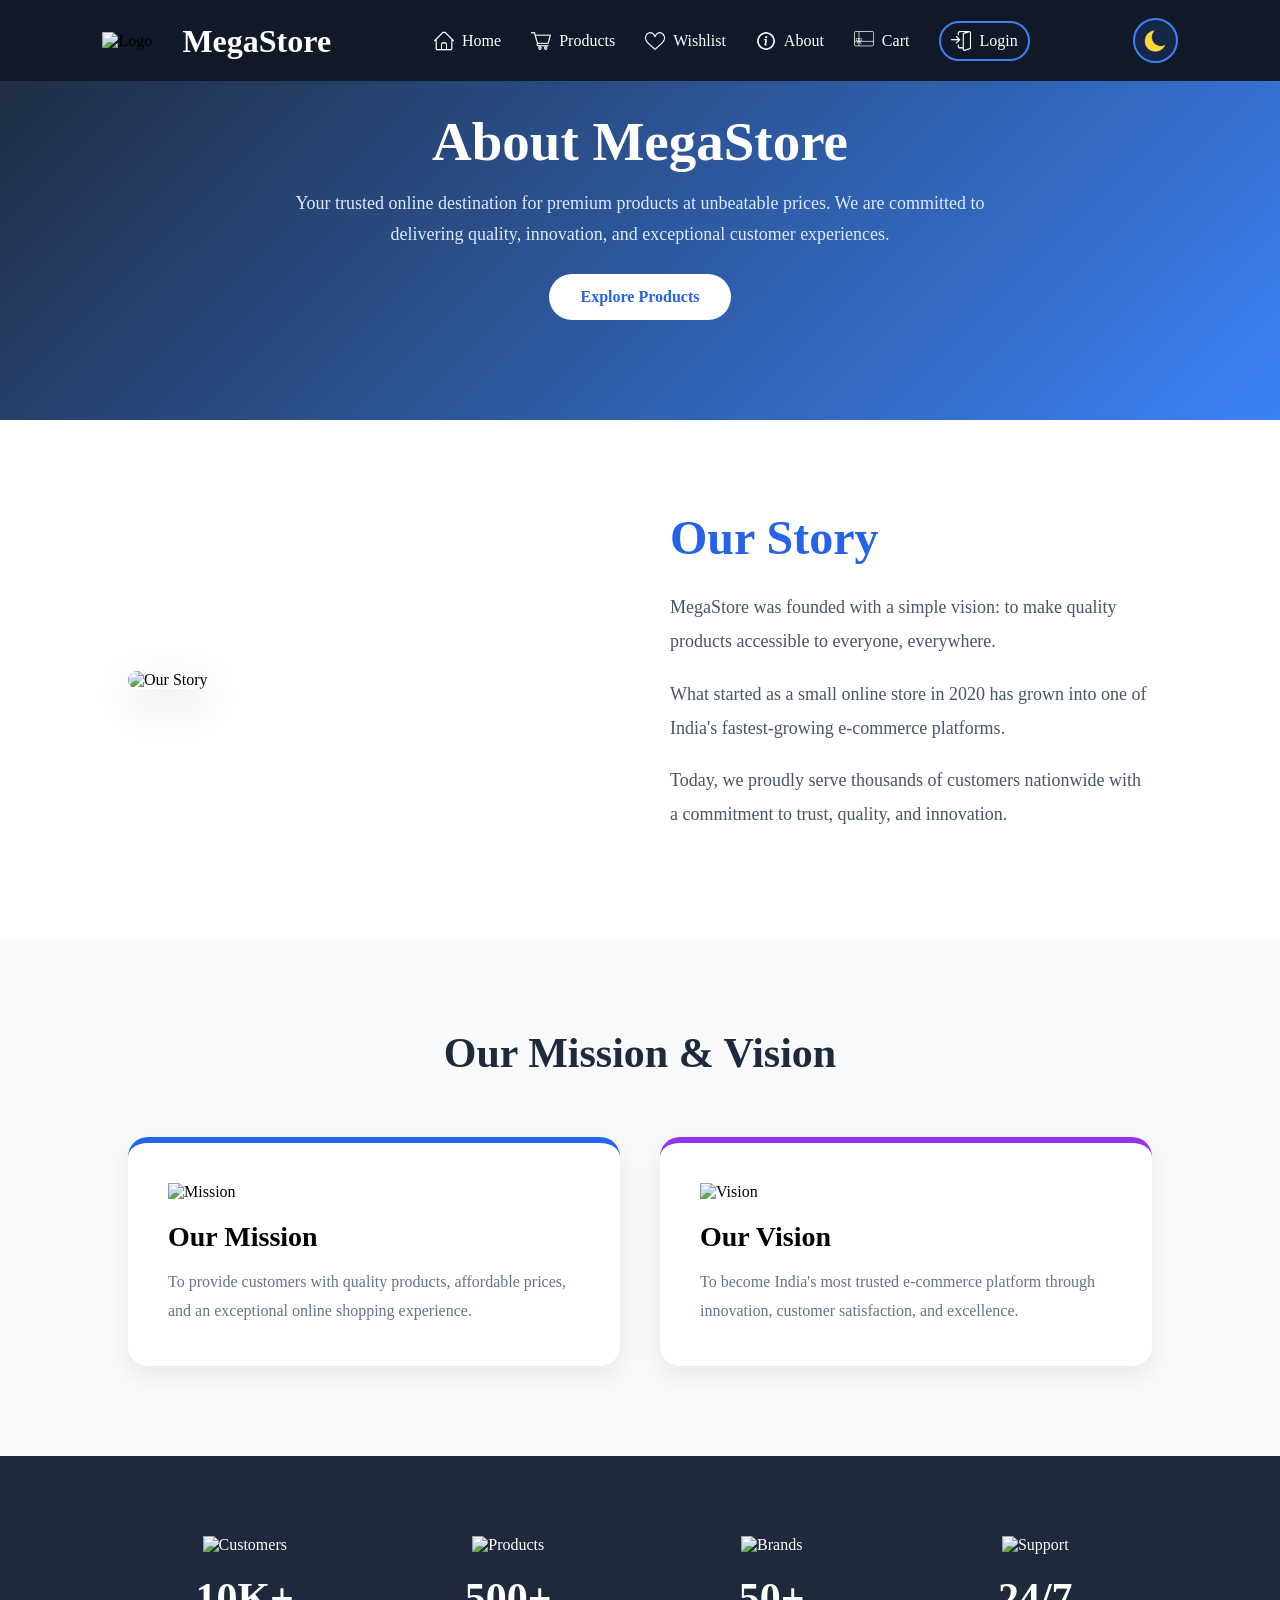
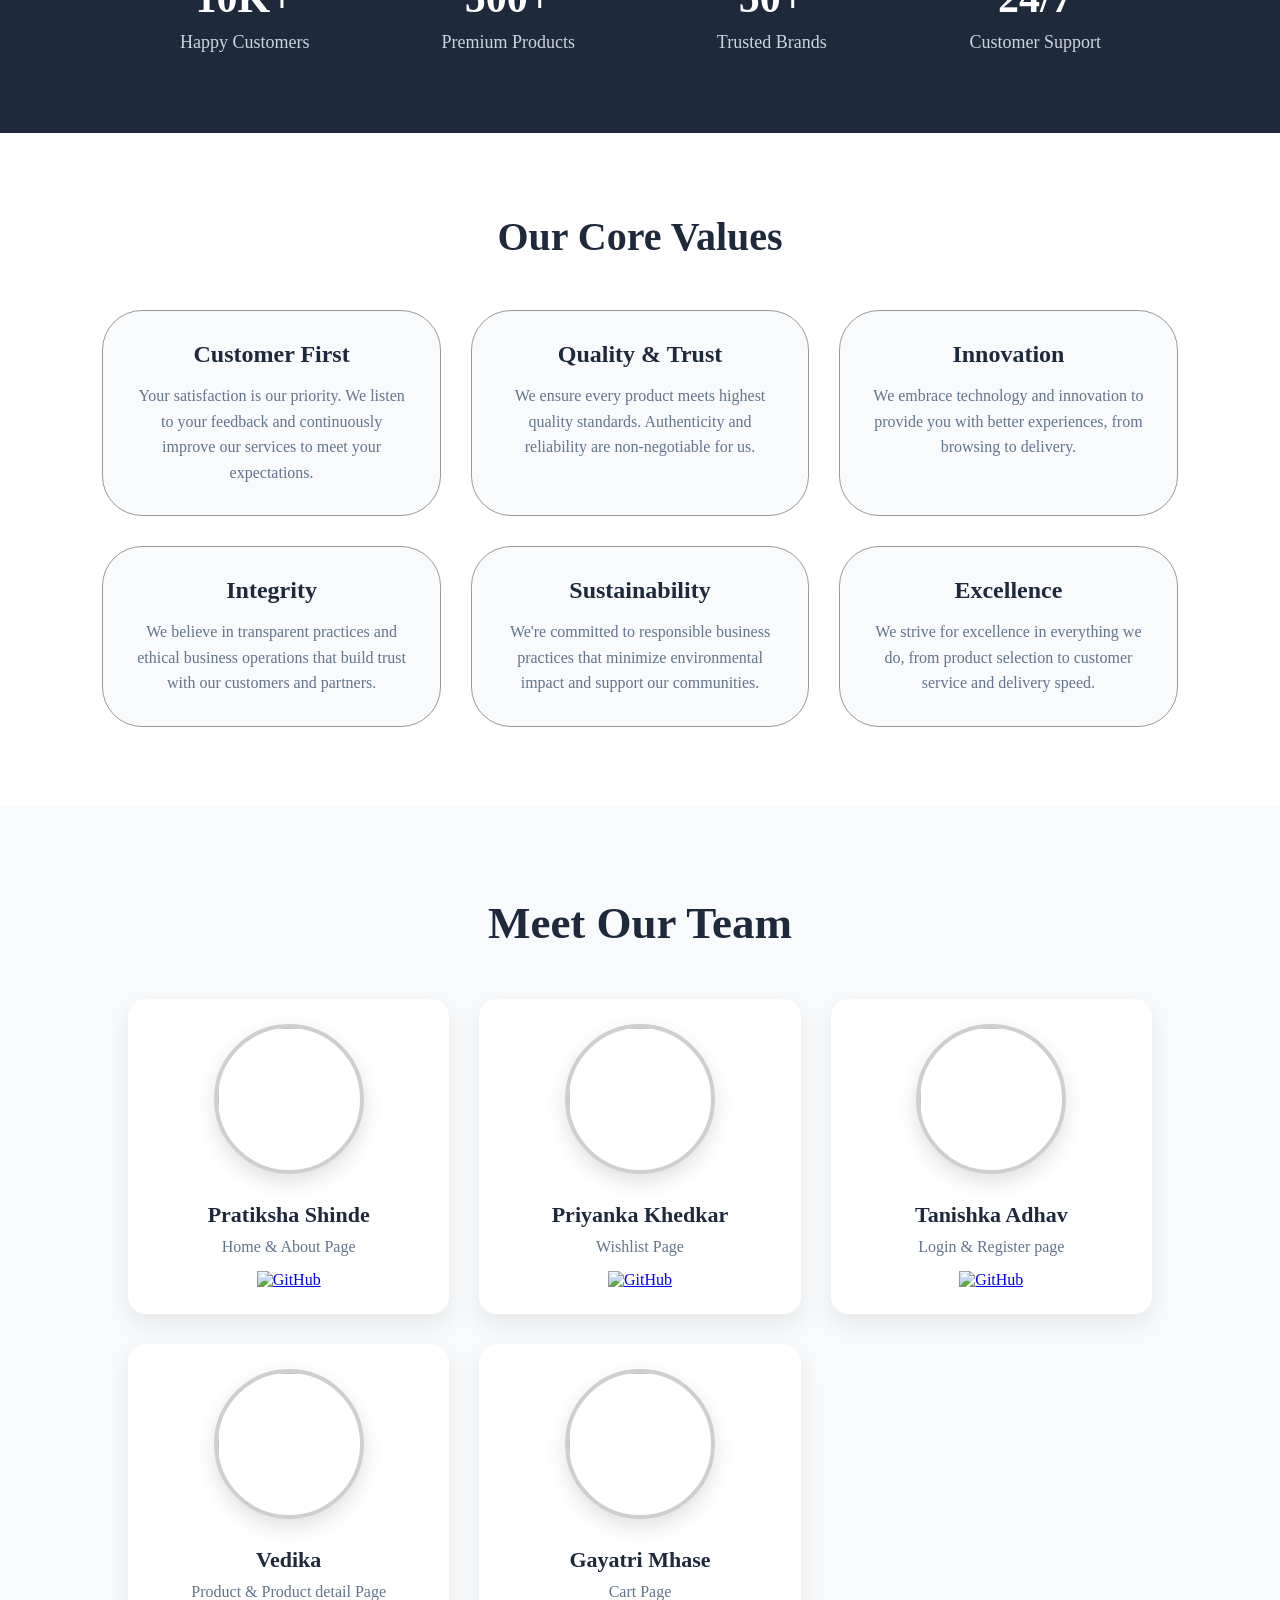
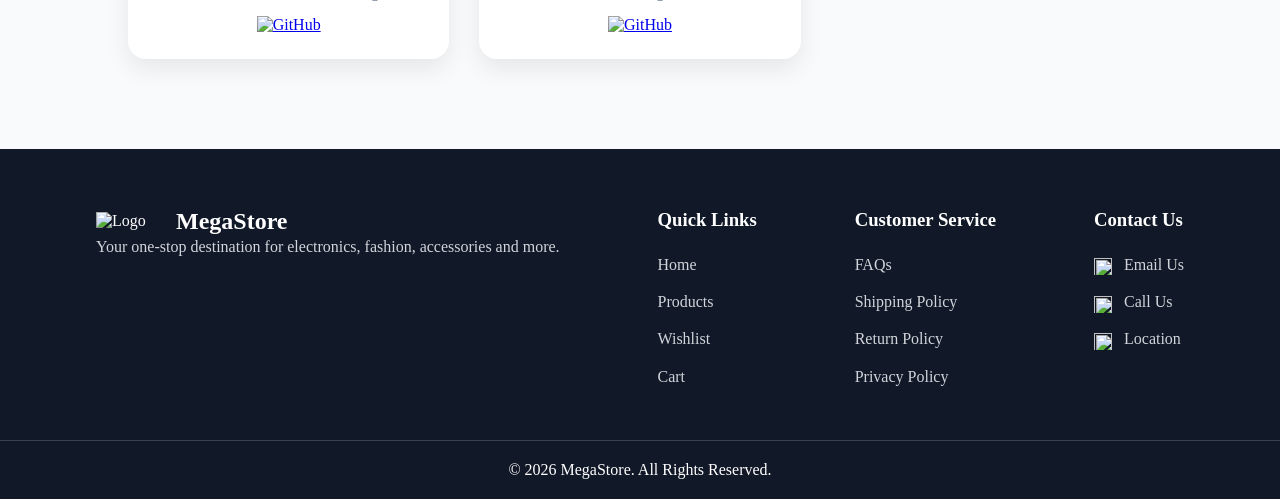
==== commit 3e1fd926: "login page add" ====
--- a/pages/about.html
+++ b/pages/about.html
@@ -23,7 +23,12 @@
                 <li><a href="./wishlist.html"><img src="./../images/like.png" class="nav-icon">Wishlist</a></li>
                 <li><a href="./about.html"><img src="./../images/info.png" class="nav-icon">About</a></li>
                 <li><a href="./cart.html"><img src="./../images/card.png" class="nav-icon">Cart</a></li>
-                <li><a href="./login.html"><img src="./../images/log.png" class="nav-icon">Login</a></li>
+                <li>
+                    <a href="./login.html" class="login-btn">
+                        <img src="./../images/log.png" class="nav-icon">
+                        <span>Login</span>
+                    </a>
+                </li>
             </ul>
 
             <button id="themeToggle" class="theme-btn">
@@ -363,7 +368,7 @@
         </div>
     </footer>
 
-   <script src="../js/about.js"></script>
+    <script src="../js/about.js"></script>
 </body>
 
 </html>
--- a/css/header.css
+++ b/css/header.css
@@ -70,6 +70,10 @@
     font-size: 1rem;
     transition: 0.3s;
 }
+.nav-links li{
+    display:flex;
+    align-items:center;
+}
 
 .nav-icon{
     width: 20px;
@@ -80,6 +84,18 @@
 .nav-links a:hover{
     color: #3b82f6;
     transform: translateY(-2px);
+}
+ .login-btn{
+    border:2px solid #3b82f6;
+    color:white !important;
+    padding:8px 10px;
+    border-radius:25px;
+    background:transparent;
+}
+
+.login-btn:hover{
+    background:#3b82f6;
+    color:white !important;
 }
 
 /* responsive */
--- a/css/footer.css
+++ b/css/footer.css
@@ -26,14 +26,12 @@
     line-height: 1;
 }
 
-.footer-container {
-    width: 85%;
-    margin: auto;
-    display: grid;
-    grid-template-columns: repeat(auto-fit, minmax(220px, 1fr));
-    gap: 30px;
-    display: flex;
-    justify-content: space-between;
+.footer-container{
+    width:85%;
+    margin:auto;
+    display:flex;
+    justify-content:space-between;
+    gap:30px;
 }
 
 .footer-box h3 {
@@ -64,4 +62,70 @@
     height: 18px;
     vertical-align: middle;
     margin-right: 8px;
+}
+
+@media (max-width: 992px){
+
+    .footer-container{
+        flex-wrap: wrap;
+        gap: 40px;
+    }
+
+    .footer-box{
+        min-width: 220px;
+    }
+}
+
+@media (max-width: 768px){
+
+    .footer{
+        padding-top: 40px;
+    }
+
+    .footer-container{
+        flex-direction: column;
+        text-align: center;
+        gap: 30px;
+    }
+
+    .footer-logo{
+        justify-content: center;
+    }
+
+    .footer-box{
+        width: 100%;
+    }
+
+    .footer-box h3{
+        margin-bottom: 12px;
+    }
+
+    .footer-box a{
+        justify-content: center;
+    }
+
+    .contact-icon{
+        margin-right: 6px;
+    }
+}
+
+@media (max-width: 480px){
+
+    .footer-logo-img{
+        width: 55px;
+    }
+
+    .footer-logo h2{
+        font-size: 22px;
+    }
+
+    .footer-box p,
+    .footer-box a{
+        font-size: 14px;
+    }
+
+    .footer-bottom{
+        font-size: 14px;
+        padding: 15px;
+    }
 }
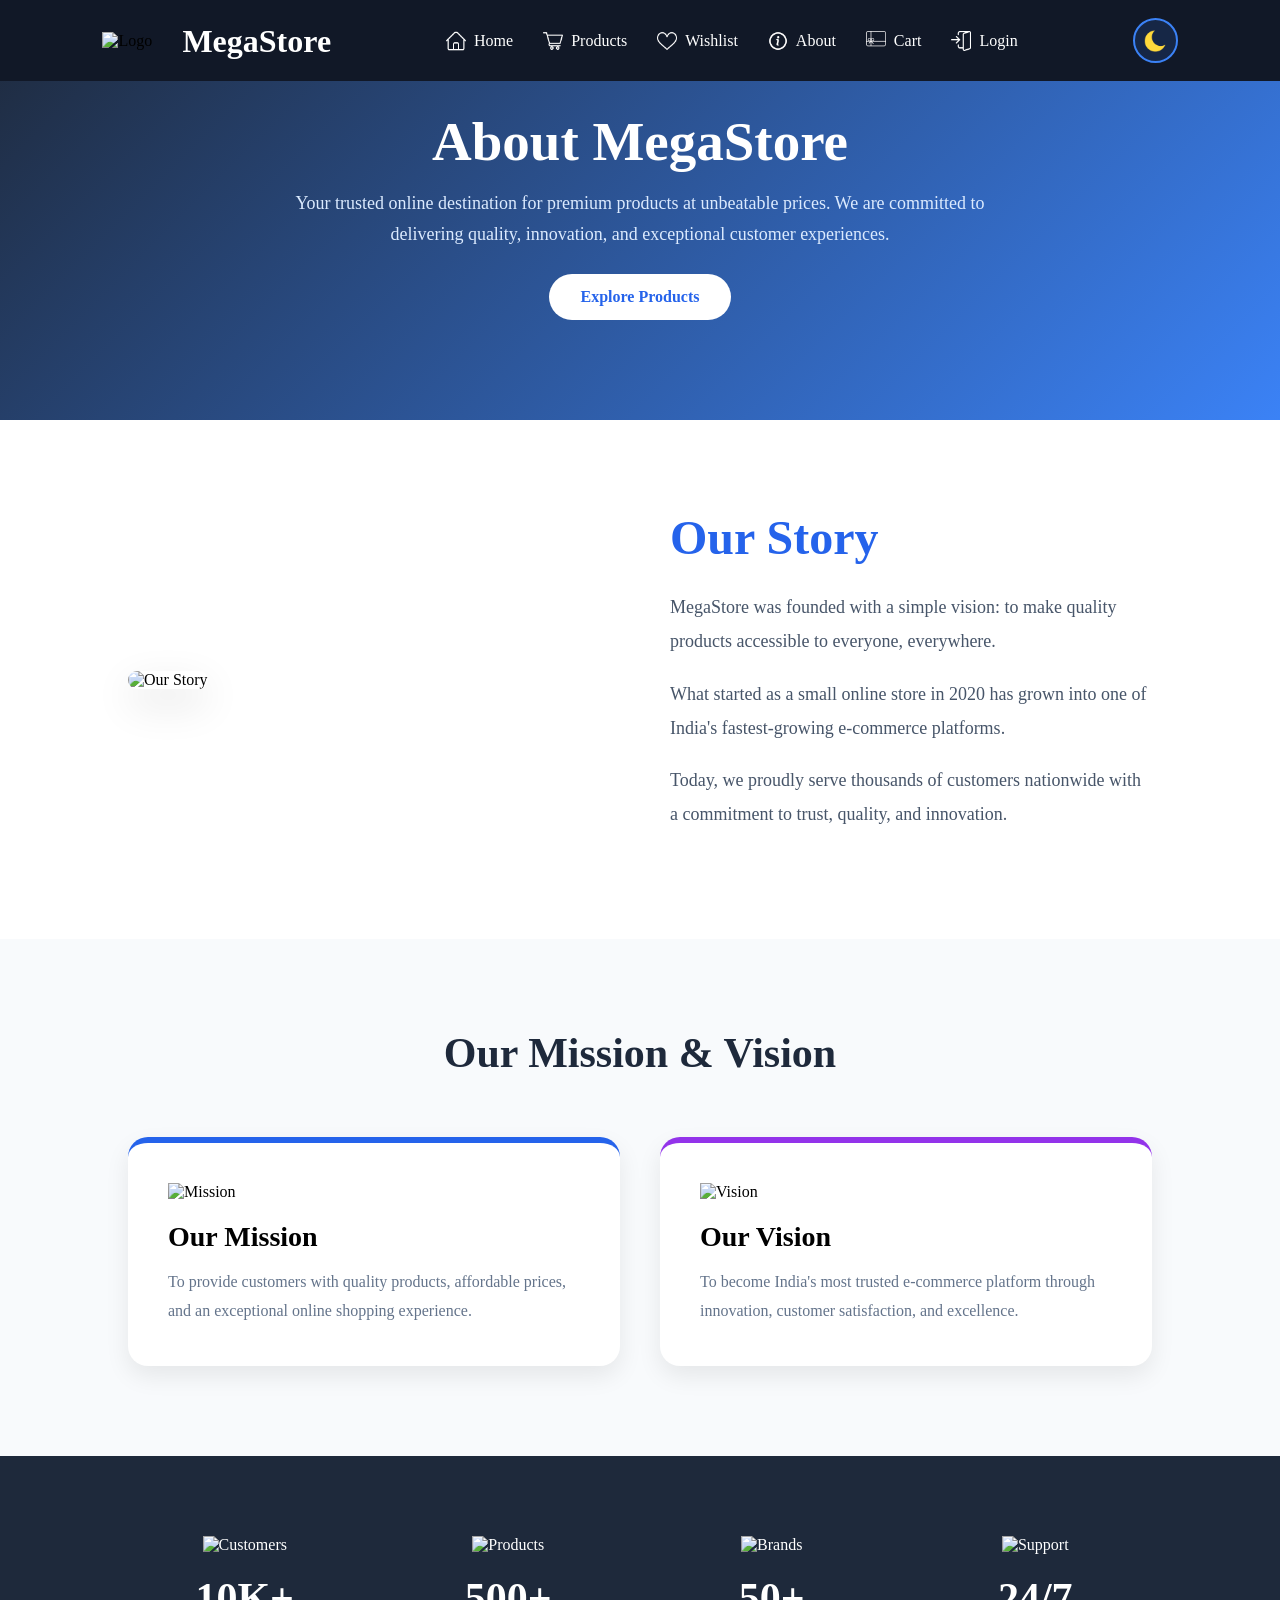
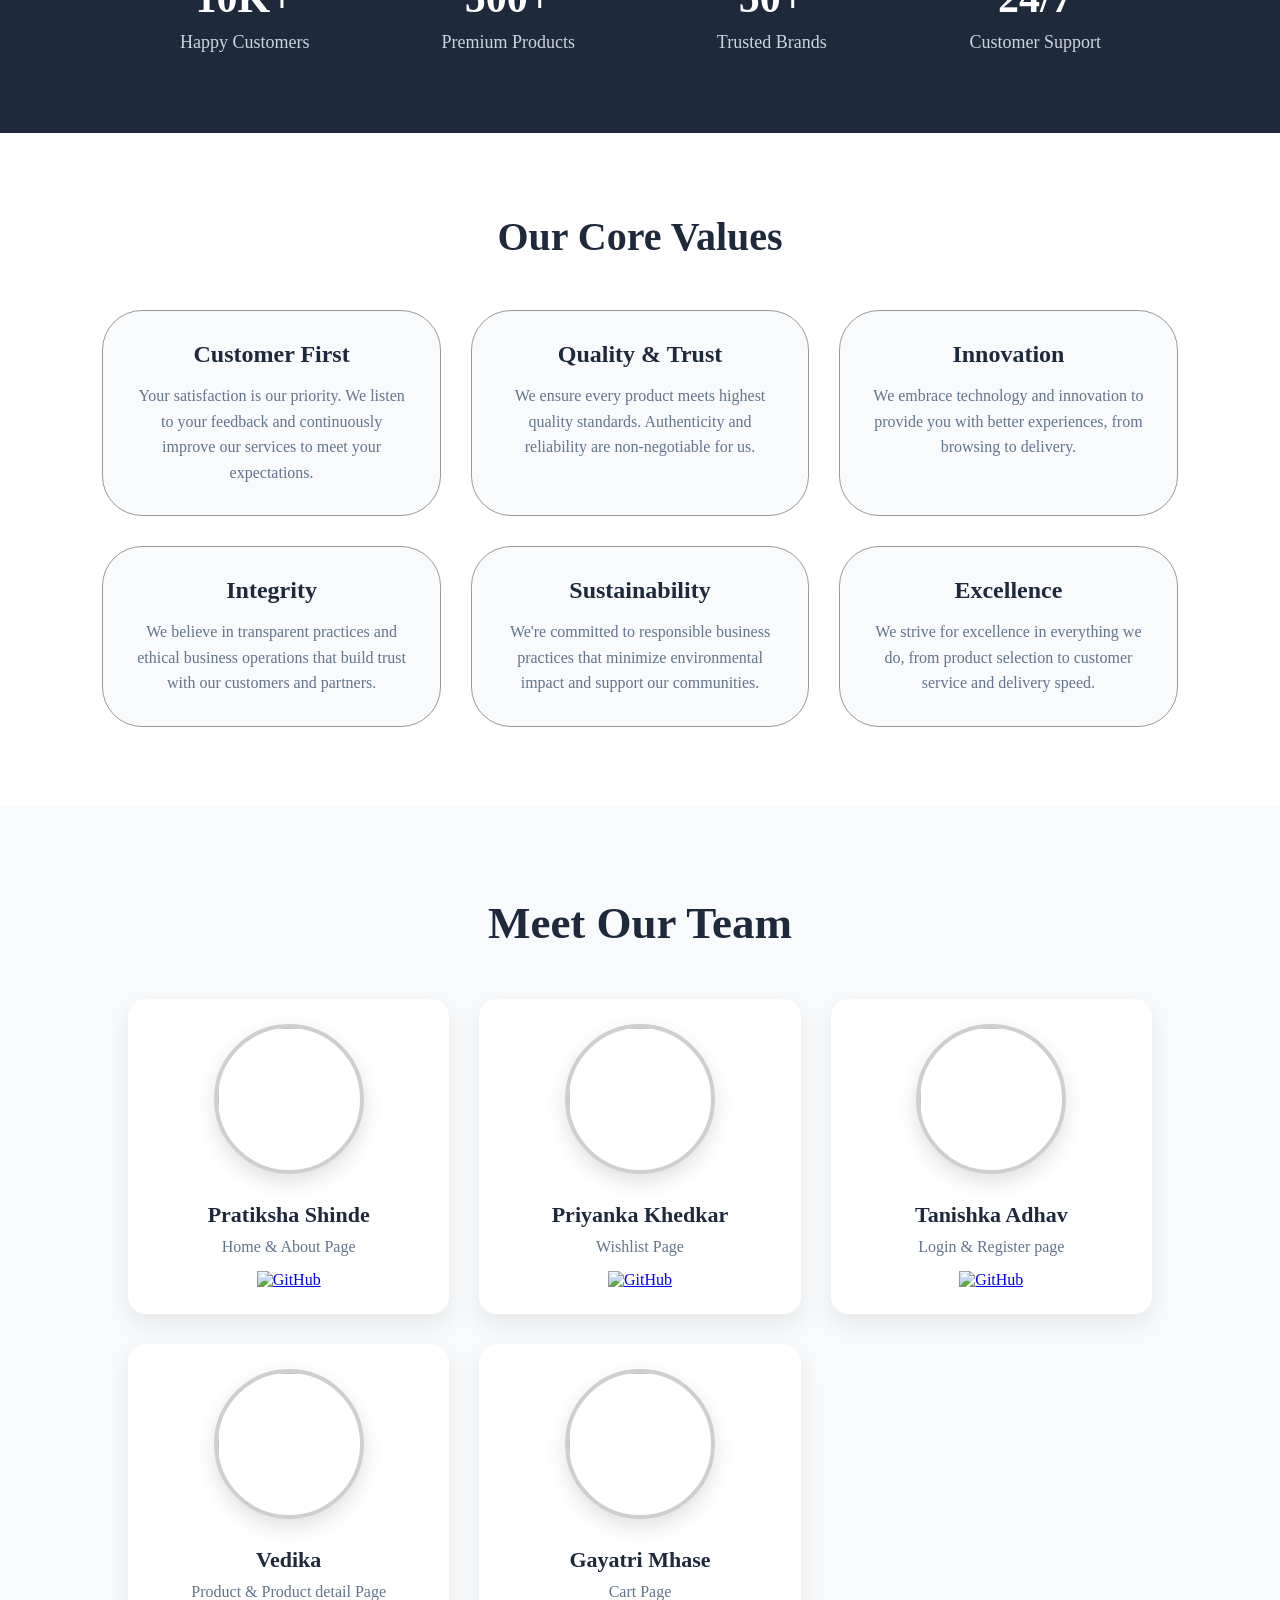
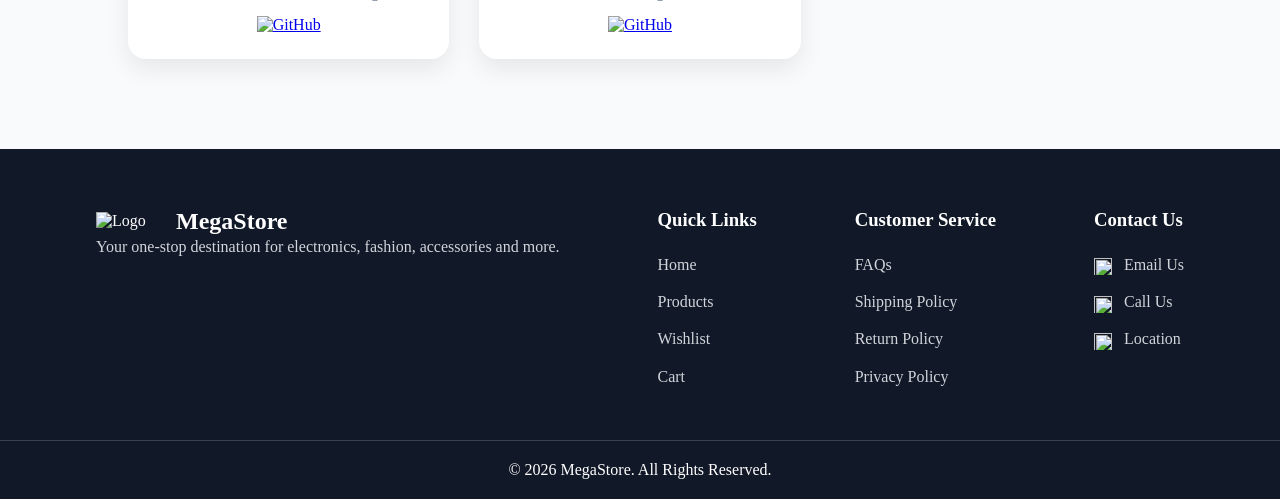
==== commit f596a8e3: "link page" ====
--- a/pages/about.html
+++ b/pages/about.html
@@ -24,9 +24,9 @@
                 <li><a href="./about.html"><img src="./../images/info.png" class="nav-icon">About</a></li>
                 <li><a href="./cart.html"><img src="./../images/card.png" class="nav-icon">Cart</a></li>
                 <li>
-                    <a href="./login.html" class="login-btn">
+                    <a href="./login.html" class="login-btn" id="authBtn">
                         <img src="./../images/log.png" class="nav-icon">
-                        <span>Login</span>
+                        <span id="navAuthText">Login</span>
                     </a>
                 </li>
             </ul>
@@ -311,6 +311,7 @@
 
     </section>
 
+     <script src="./../js/header.js"></script>
     <!-- footer -->
     <footer class="footer">
         <div class="footer-container">
--- a/css/header.css
+++ b/css/header.css
@@ -2,6 +2,7 @@
     margin: 0;
     padding: 0;
     box-sizing: border-box;
+    font-family: 'Playfair Display', serif;
 }
 
 header .navbar {
@@ -85,7 +86,7 @@
     color: #3b82f6;
     transform: translateY(-2px);
 }
- .login-btn{
+ /* .login-btn{
     border:2px solid #3b82f6;
     color:white !important;
     padding:8px 10px;
@@ -96,7 +97,7 @@
 .login-btn:hover{
     background:#3b82f6;
     color:white !important;
-}
+} */
 
 /* responsive */
 @media(max-width:768px) {
--- a/css/footer.css
+++ b/css/footer.css
@@ -26,12 +26,14 @@
     line-height: 1;
 }
 
-.footer-container{
-    width:85%;
-    margin:auto;
-    display:flex;
-    justify-content:space-between;
-    gap:30px;
+.footer-container {
+    width: 85%;
+    margin: auto;
+    display: grid;
+    grid-template-columns: repeat(auto-fit, minmax(220px, 1fr));
+    gap: 30px;
+        display: flex;
+    justify-content: space-between;
 }
 
 .footer-box h3 {
@@ -63,6 +65,7 @@
     vertical-align: middle;
     margin-right: 8px;
 }
+
 
 @media (max-width: 992px){
 
@@ -128,4 +131,4 @@
         font-size: 14px;
         padding: 15px;
     }
-}+}
